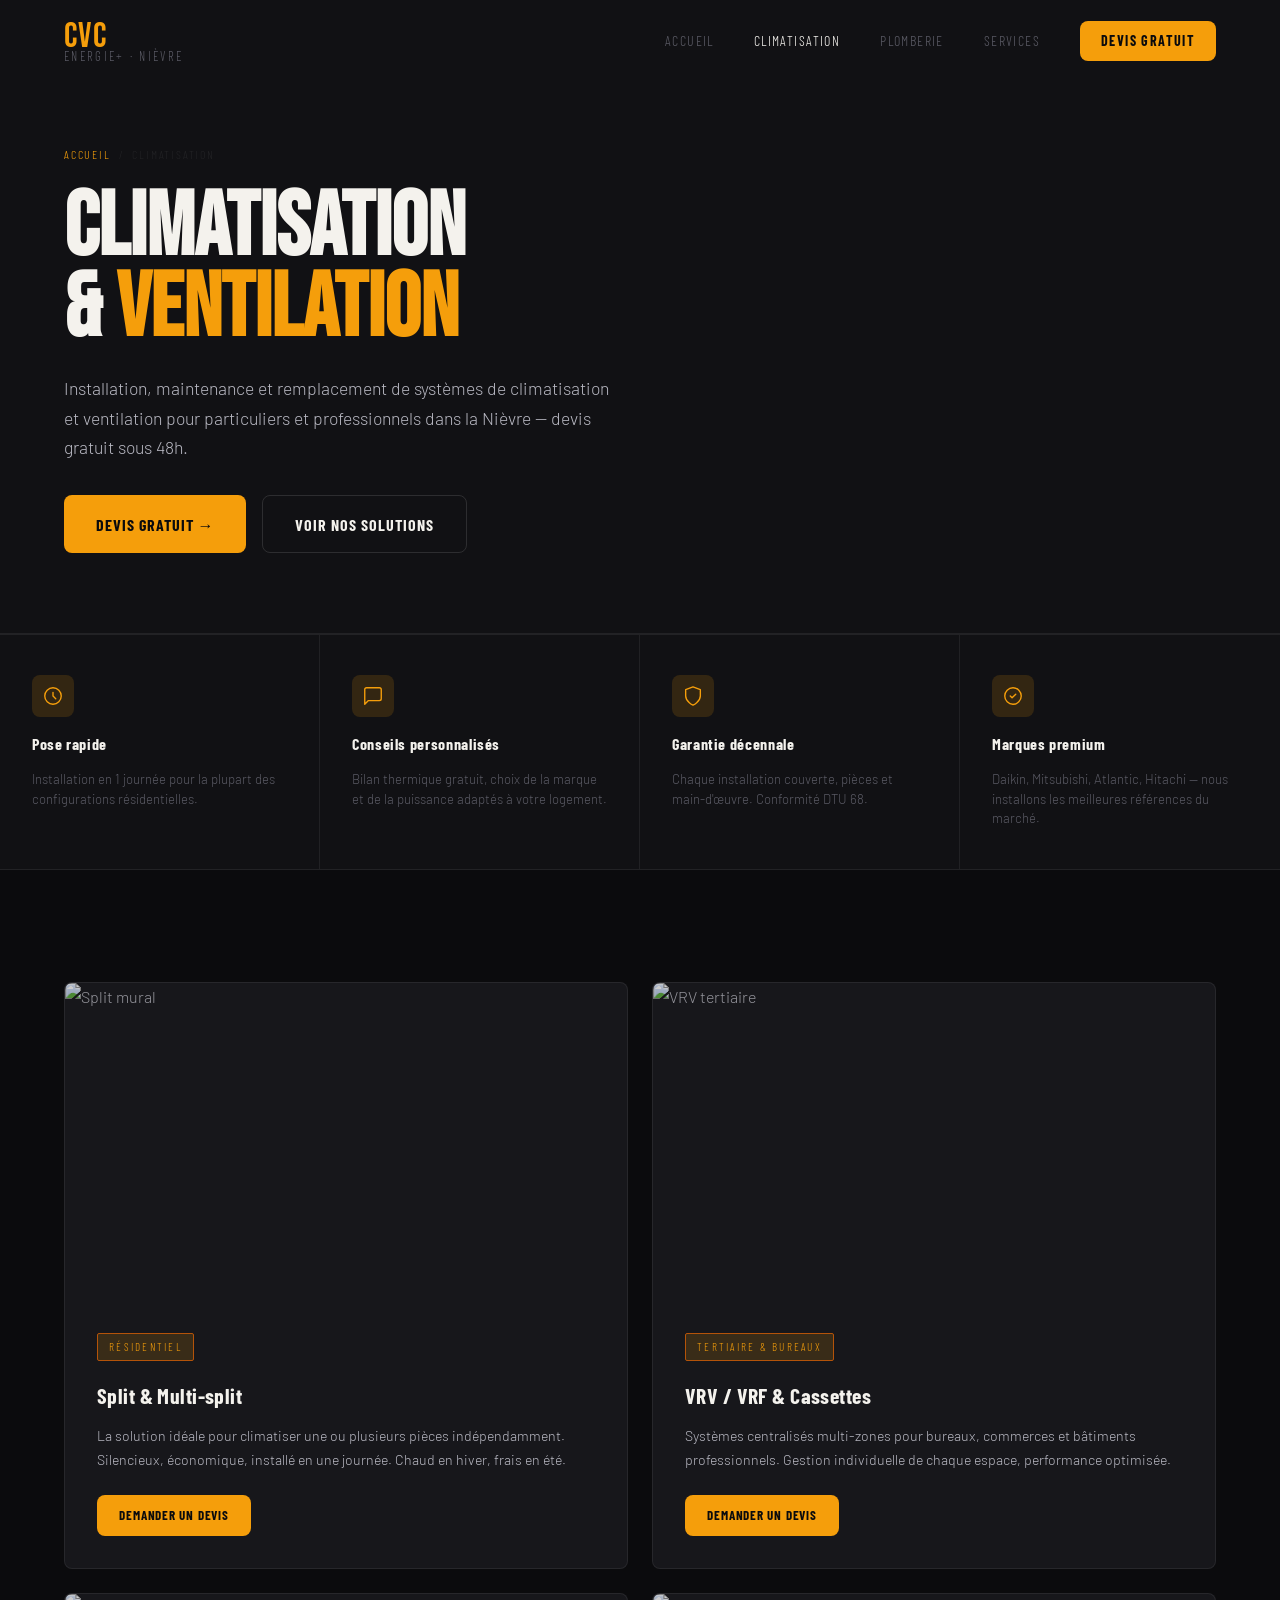
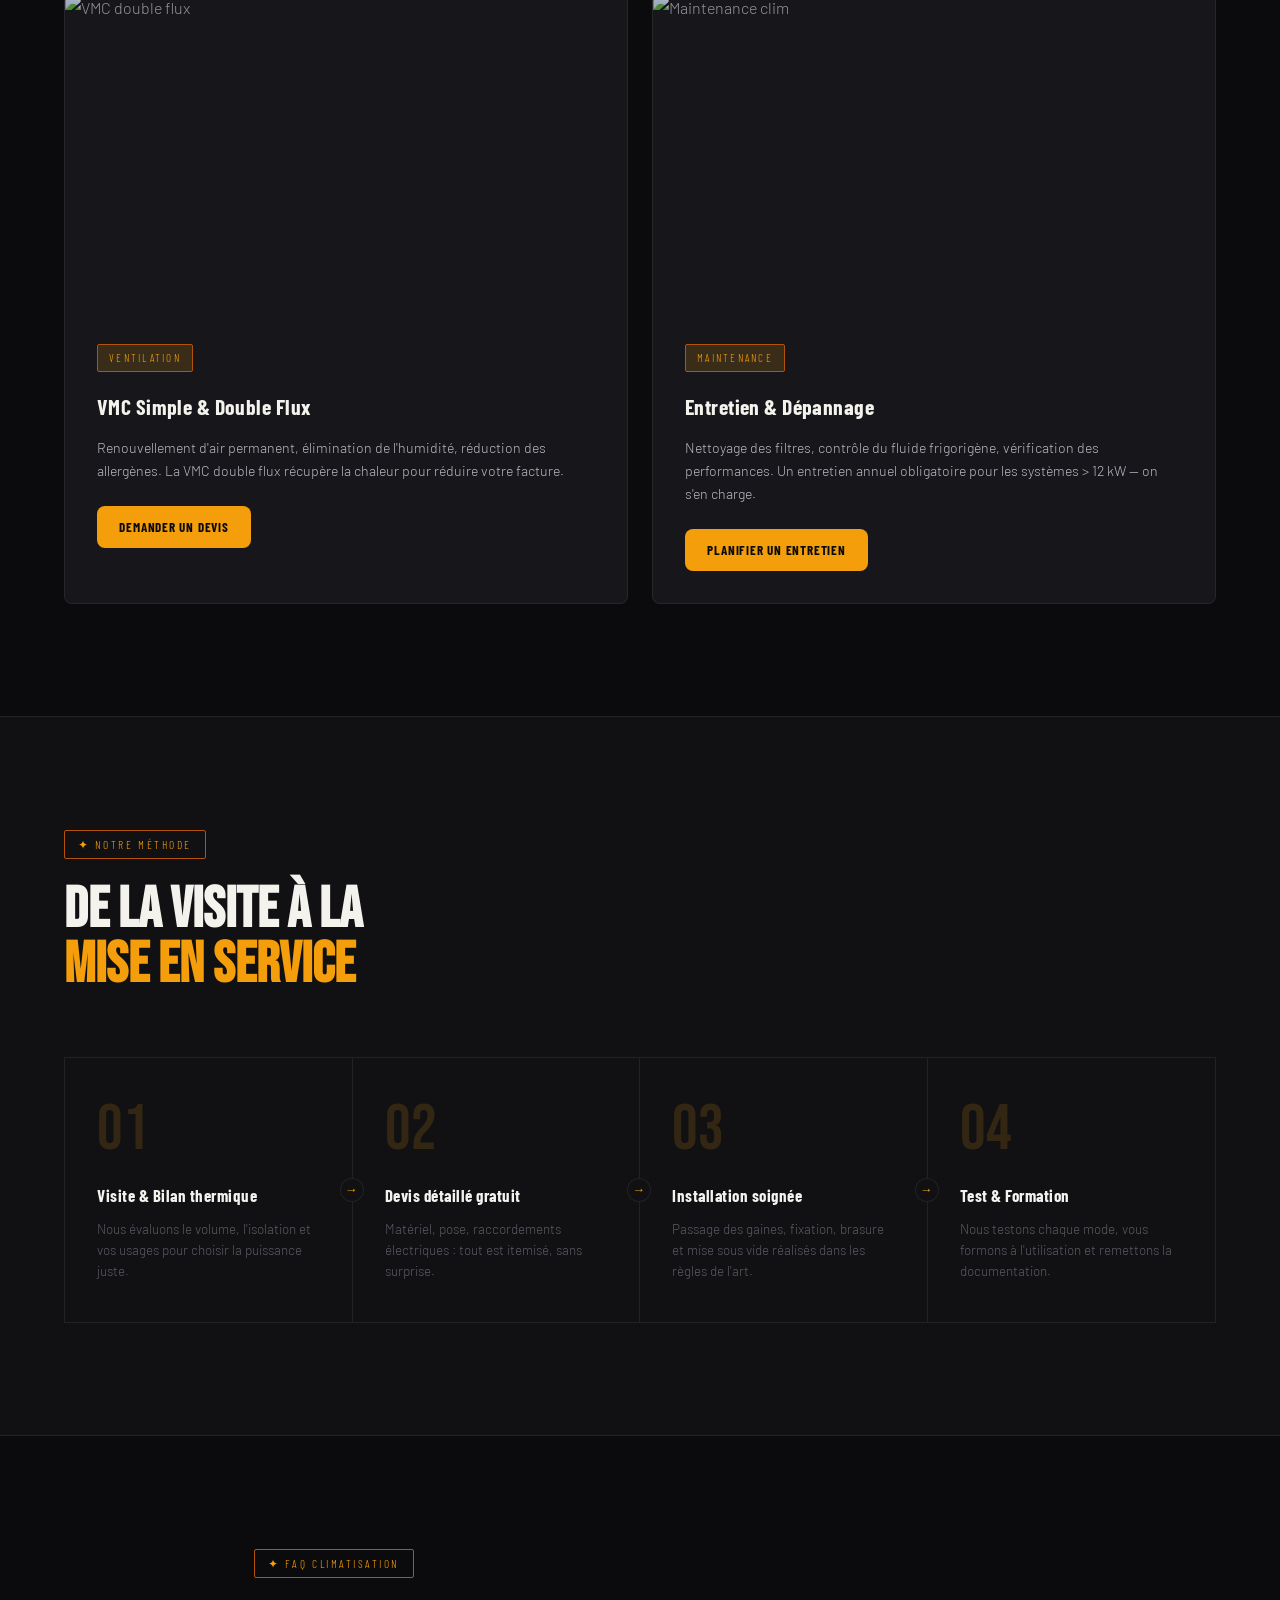
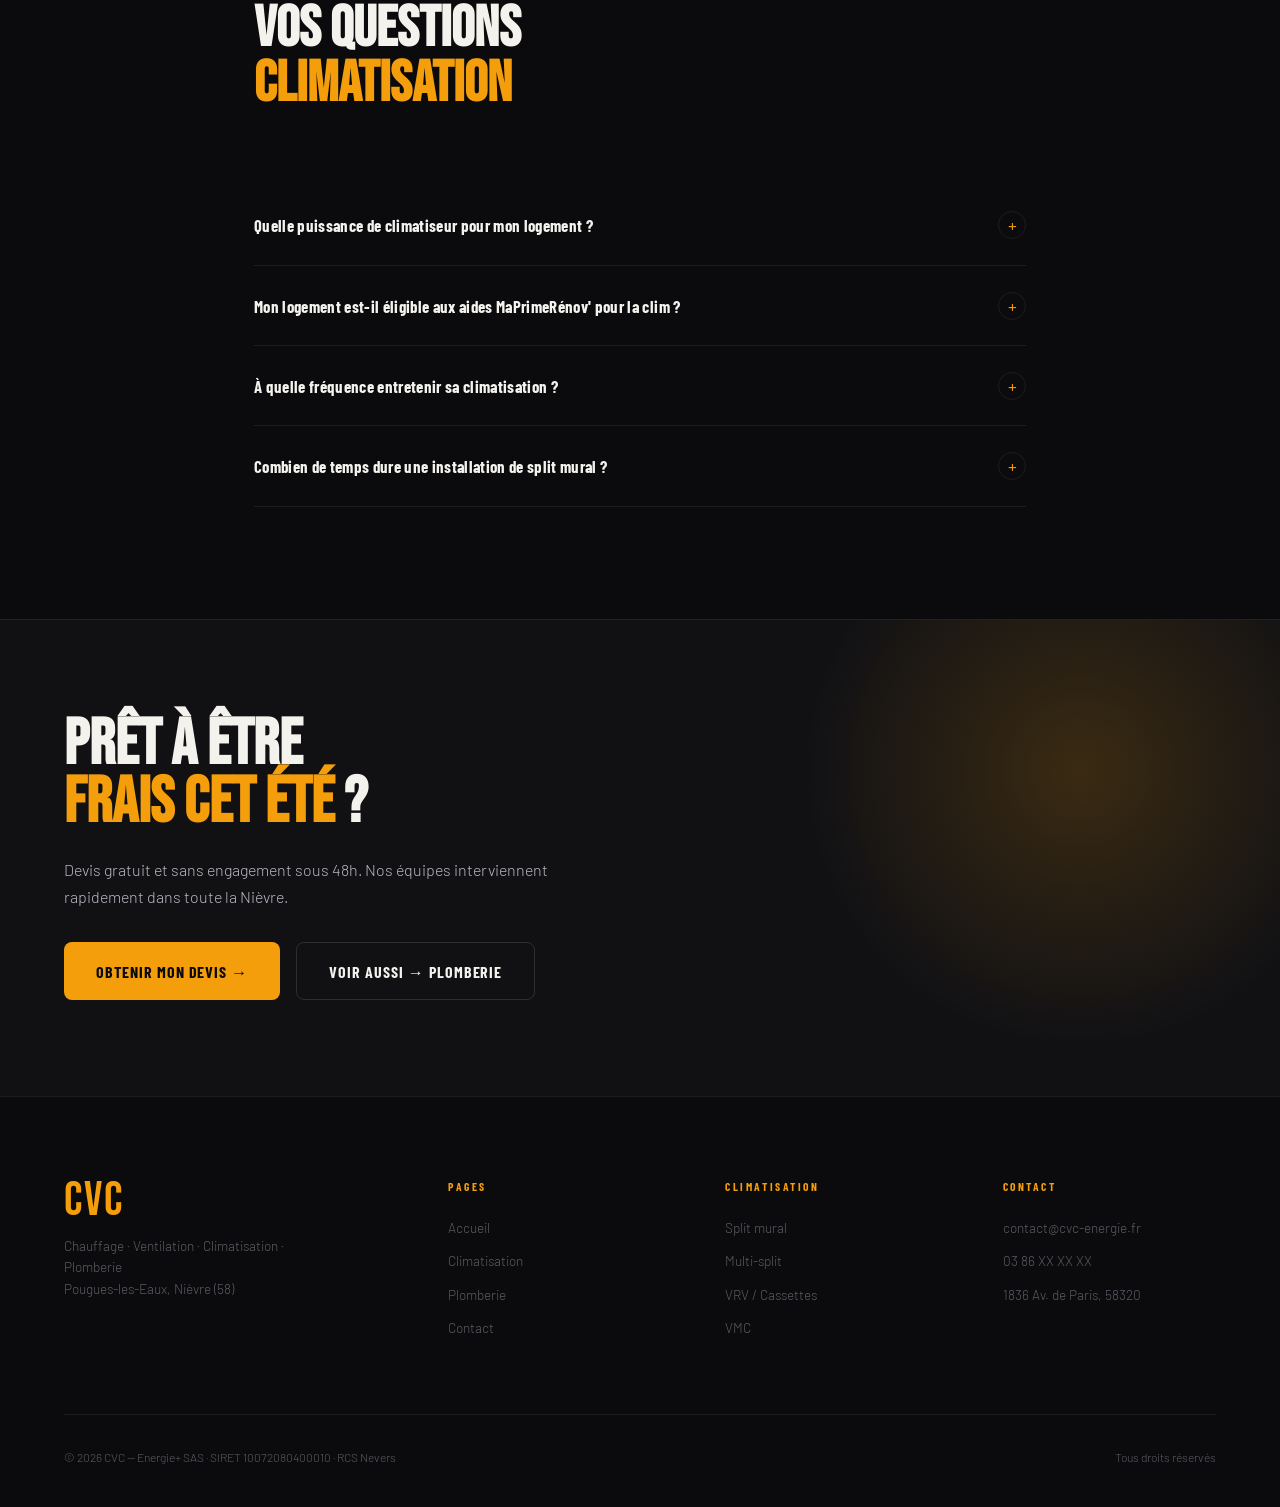
==== climatisation.html @ b82454e4 "Premier commit — site CVC" ====
<!DOCTYPE html>
<html lang="fr">
<head>
<meta charset="UTF-8"/>
<meta name="viewport" content="width=device-width,initial-scale=1"/>
<title>Climatisation & Ventilation — CVC Nièvre</title>
<link rel="stylesheet" href="style.css"/>
<link rel="preconnect" href="https://fonts.googleapis.com"/>
<link rel="preconnect" href="https://fonts.gstatic.com" crossorigin/>
<link href="https://fonts.googleapis.com/css2?family=Bebas+Neue&family=Barlow:wght@300;400;600&family=Barlow+Condensed:wght@400;700&display=swap" rel="stylesheet"/>
</head>
<body>

<!-- NAV -->
<header class="nav" id="nav">
  <a href="index.html" class="nav__logo">CVC <span>Energie+ · Nièvre</span></a>
  <nav class="nav__menu">
    <a href="index.html">Accueil</a>
    <a href="climatisation.html" class="active">Climatisation</a>
    <a href="plomberie.html">Plomberie</a>
    <a href="index.html#services">Services</a>
    <a href="index.html#contact" class="nav-cta">Devis gratuit</a>
  </nav>
  <button class="nav__burger" id="burger" aria-label="Menu"><span></span><span></span><span></span></button>
</header>

<!-- PAGE HERO -->
<section class="page-hero">
  <div class="page-hero__img" style="background-image:url('https://images.unsplash.com/photo-1562259949-e8e7689d7828?w=1800&q=80&fit=crop')"></div>
  <div class="page-hero__inner">
    <div class="page-hero__breadcrumb"><a href="index.html">Accueil</a><span>/</span><span>Climatisation</span></div>
    <h1>Climatisation<br/>&amp; <em>Ventilation</em></h1>
    <p class="page-hero__sub">Installation, maintenance et remplacement de systèmes de climatisation et ventilation pour particuliers et professionnels dans la Nièvre — devis gratuit sous 48h.</p>
    <div class="hero__actions">
      <a href="index.html#contact" class="btn btn-primary">Devis gratuit →</a>
      <a href="#solutions" class="btn btn-outline">Voir nos solutions</a>
    </div>
  </div>
</section>

<!-- PILLS FEATURE -->
<section class="feature-strip">
  <div class="feature-item sr">
    <div class="feature-item__ico"><svg viewBox="0 0 24 24" fill="none"><path d="M12 8v4l3 3" stroke="currentColor" stroke-width="1.5" stroke-linecap="round"/><circle cx="12" cy="12" r="9" stroke="currentColor" stroke-width="1.5"/></svg></div>
    <h4>Pose rapide</h4>
    <p>Installation en 1 journée pour la plupart des configurations résidentielles.</p>
  </div>
  <div class="feature-item sr sr-d1">
    <div class="feature-item__ico"><svg viewBox="0 0 24 24" fill="none"><path d="M21 15a2 2 0 0 1-2 2H7l-4 4V5a2 2 0 0 1 2-2h14a2 2 0 0 1 2 2z" stroke="currentColor" stroke-width="1.5" stroke-linejoin="round"/></svg></div>
    <h4>Conseils personnalisés</h4>
    <p>Bilan thermique gratuit, choix de la marque et de la puissance adaptés à votre logement.</p>
  </div>
  <div class="feature-item sr sr-d2">
    <div class="feature-item__ico"><svg viewBox="0 0 24 24" fill="none"><path d="M12 22s8-4 8-10V5l-8-3-8 3v7c0 6 8 10 8 10z" stroke="currentColor" stroke-width="1.5" stroke-linejoin="round"/></svg></div>
    <h4>Garantie décennale</h4>
    <p>Chaque installation couverte, pièces et main-d'œuvre. Conformité DTU 68.</p>
  </div>
  <div class="feature-item sr sr-d3">
    <div class="feature-item__ico"><svg viewBox="0 0 24 24" fill="none"><circle cx="12" cy="12" r="9" stroke="currentColor" stroke-width="1.5"/><path d="M9 12l2 2 4-4" stroke="currentColor" stroke-width="1.5" stroke-linecap="round" stroke-linejoin="round"/></svg></div>
    <h4>Marques premium</h4>
    <p>Daikin, Mitsubishi, Atlantic, Hitachi — nous installons les meilleures références du marché.</p>
  </div>
</section>

<!-- SOLUTIONS GRID -->
<section class="promo-grid" id="solutions">
  <div class="promo-card sr">
    <div class="promo-card__img"><img src="https://www.rouchenergies.fr/images/chauffage/climatisation-reversible/climatisation-reversible-multisplit.png" alt="Split mural" loading="lazy"/></div>
    <div class="promo-card__body">
      <span class="promo-card__tag">Résidentiel</span>
      <h3>Split & Multi-split</h3>
      <p>La solution idéale pour climatiser une ou plusieurs pièces indépendamment. Silencieux, économique, installé en une journée. Chaud en hiver, frais en été.</p>
      <a href="index.html#contact" class="btn btn-primary btn-sm">Demander un devis</a>
    </div>
  </div>
  <div class="promo-card sr sr-d1">
    <div class="promo-card__img"><img src="https://image.made-in-china.com/202f0j00WvfVbPEchNqH/Vrv-Vrf-System-Aria-Condizionata-Ducted-Type-Indoor-Aire-Acondicionado-AC-Units-Central-Air-Conditioner.webp" alt="VRV tertiaire" loading="lazy"/></div>
    <div class="promo-card__body">
      <span class="promo-card__tag">Tertiaire & Bureaux</span>
      <h3>VRV / VRF & Cassettes</h3>
      <p>Systèmes centralisés multi-zones pour bureaux, commerces et bâtiments professionnels. Gestion individuelle de chaque espace, performance optimisée.</p>
      <a href="index.html#contact" class="btn btn-primary btn-sm">Demander un devis</a>
    </div>
  </div>
  <div class="promo-card sr sr-d2">
    <div class="promo-card__img"><img src="https://static.socotec.fr/s3fs-public/2020-08/systeme-climatisation-header.png" alt="VMC double flux" loading="lazy"/></div>
    <div class="promo-card__body">
      <span class="promo-card__tag">Ventilation</span>
      <h3>VMC Simple & Double Flux</h3>
      <p>Renouvellement d'air permanent, élimination de l'humidité, réduction des allergènes. La VMC double flux récupère la chaleur pour réduire votre facture.</p>
      <a href="index.html#contact" class="btn btn-primary btn-sm">Demander un devis</a>
    </div>
  </div>
  <div class="promo-card sr sr-d3">
    <div class="promo-card__img"><img src="https://nouvel-air-clim.com/wp-content/uploads/2021/01/reparation-climatisation-monaco-rofax-2.jpg" alt="Maintenance clim" loading="lazy"/></div>
    <div class="promo-card__body">
      <span class="promo-card__tag">Maintenance</span>
      <h3>Entretien & Dépannage</h3>
      <p>Nettoyage des filtres, contrôle du fluide frigorigène, vérification des performances. Un entretien annuel obligatoire pour les systèmes &gt; 12 kW — on s'en charge.</p>
      <a href="index.html#contact" class="btn btn-primary btn-sm">Planifier un entretien</a>
    </div>
  </div>
</section>

<!-- PROCESS -->
<section class="process-section">
  <div class="process-inner">
    <div class="sr"><span class="tag">✦ Notre méthode</span></div>
    <h2 class="section-title sr sr-d1">De la visite à la<br/><em>mise en service</em></h2>
    <div class="process-grid">
      <div class="process-step sr">
        <span class="process-step__num">01</span>
        <h4>Visite & Bilan thermique</h4>
        <p>Nous évaluons le volume, l'isolation et vos usages pour choisir la puissance juste.</p>
        <div class="process-step__arrow">→</div>
      </div>
      <div class="process-step sr sr-d1">
        <span class="process-step__num">02</span>
        <h4>Devis détaillé gratuit</h4>
        <p>Matériel, pose, raccordements électriques : tout est itemisé, sans surprise.</p>
        <div class="process-step__arrow">→</div>
      </div>
      <div class="process-step sr sr-d2">
        <span class="process-step__num">03</span>
        <h4>Installation soignée</h4>
        <p>Passage des gaines, fixation, brasure et mise sous vide réalisés dans les règles de l'art.</p>
        <div class="process-step__arrow">→</div>
      </div>
      <div class="process-step sr sr-d3">
        <span class="process-step__num">04</span>
        <h4>Test & Formation</h4>
        <p>Nous testons chaque mode, vous formons à l'utilisation et remettons la documentation.</p>
      </div>
    </div>
  </div>
</section>

<!-- FAQ CLIM -->
<section class="faq-section">
  <div class="sr"><span class="tag">✦ FAQ Climatisation</span></div>
  <h2 class="section-title sr sr-d1">Vos questions<br/><em>climatisation</em></h2>
  <br/><br/>
  <div class="faq-item sr">
    <button class="faq-btn"><span class="faq-btn__q">Quelle puissance de climatiseur pour mon logement ?</span><span class="faq-btn__ico">+</span></button>
    <div class="faq-body"><p>En règle générale, comptez 100 W par m² pour une isolation standard. Lors de notre visite gratuite, nous calculons précisément la puissance nécessaire selon votre isolation, exposition et usage pour éviter un équipement surdimensionné ou insuffisant.</p></div>
  </div>
  <div class="faq-item sr sr-d1">
    <button class="faq-btn"><span class="faq-btn__q">Mon logement est-il éligible aux aides MaPrimeRénov' pour la clim ?</span><span class="faq-btn__ico">+</span></button>
    <div class="faq-body"><p>La climatisation seule n'est généralement pas éligible à MaPrimeRénov'. En revanche, une pompe à chaleur air/air réversible peut l'être dans certains cas. Nous vous guidons dans le montage de dossier lors du devis.</p></div>
  </div>
  <div class="faq-item sr sr-d2">
    <button class="faq-btn"><span class="faq-btn__q">À quelle fréquence entretenir sa climatisation ?</span><span class="faq-btn__ico">+</span></button>
    <div class="faq-body"><p>La réglementation impose un contrôle annuel pour les installations supérieures à 12 kW. Pour les systèmes résidentiels, un nettoyage des filtres mensuel (que vous faites vous-même) et une vérification technique annuelle par un professionnel est recommandé.</p></div>
  </div>
  <div class="faq-item sr sr-d3">
    <button class="faq-btn"><span class="faq-btn__q">Combien de temps dure une installation de split mural ?</span><span class="faq-btn__ico">+</span></button>
    <div class="faq-body"><p>Pour un split mural standard, l'installation prend généralement une demi-journée à une journée complète selon la configuration du logement et la longueur des liaisons frigorifiques à passer.</p></div>
  </div>
</section>

<!-- CTA -->
<section class="cta-banner sr">
  <div class="cta-banner__bg" style="background-image:url('https://images.unsplash.com/photo-1562259949-e8e7689d7828?w=1600&q=80&fit=crop')"></div>
  <div class="cta-banner__glow"></div>
  <div class="cta-banner__inner">
    <h2>Prêt à être<br/><em>frais cet été</em> ?</h2>
    <p>Devis gratuit et sans engagement sous 48h. Nos équipes interviennent rapidement dans toute la Nièvre.</p>
    <div class="cta-banner__actions">
      <a href="index.html#contact" class="btn btn-primary">Obtenir mon devis →</a>
      <a href="plomberie.html" class="btn btn-outline">Voir aussi → Plomberie</a>
    </div>
  </div>
</section>

<!-- FOOTER -->
<footer class="footer">
  <div class="footer-top">
    <div class="footer-brand">
      <span class="footer-brand__logo">CVC</span>
      <p>Chauffage · Ventilation · Climatisation · Plomberie<br/>Pougues-les-Eaux, Nièvre (58)</p>
    </div>
    <div class="footer-col">
      <h5>Pages</h5>
      <a href="index.html">Accueil</a>
      <a href="climatisation.html">Climatisation</a>
      <a href="plomberie.html">Plomberie</a>
      <a href="index.html#contact">Contact</a>
    </div>
    <div class="footer-col">
      <h5>Climatisation</h5>
      <a href="#">Split mural</a>
      <a href="#">Multi-split</a>
      <a href="#">VRV / Cassettes</a>
      <a href="#">VMC</a>
    </div>
    <div class="footer-col">
      <h5>Contact</h5>
      <a href="mailto:contact@cvc-energie.fr">contact@cvc-energie.fr</a>
      <a href="tel:+33300000000">03 86 XX XX XX</a>
      <a href="#">1836 Av. de Paris, 58320</a>
    </div>
  </div>
  <div class="footer-bottom">
    <p>© 2026 CVC — Energie+ SAS · SIRET 10072080400010 · RCS Nevers</p>
    <p>Tous droits réservés</p>
  </div>
</footer>

<script src="script.js"></script>
</body>
</html>
---- style.css ----
/* ============================================================
   CVC — Shared Stylesheet
   Thème : Industriel premium / Noir & Ambre
============================================================ */
:root {
  --bg:          #0b0b0d;
  --bg-2:        #111114;
  --bg-3:        #17171b;
  --amber:       #f59e0b;
  --amber-light: #fbbf24;
  --amber-dark:  #b45309;
  --amber-glow:  rgba(245,158,11,.15);
  --white:       #f4f2ed;
  --text:        #b8b8c2;
  --muted:       #5a5a64;
  --border:      rgba(255,255,255,.07);
  --border-2:    rgba(255,255,255,.12);
  --radius:      8px;
  --ease:        cubic-bezier(.4,0,.2,1);

  --font-title: 'Bebas Neue', sans-serif;
  --font-cond:  'Barlow Condensed', sans-serif;
  --font-body:  'Barlow', sans-serif;
}

*,*::before,*::after{box-sizing:border-box;margin:0;padding:0}
html{scroll-behavior:smooth}
body{background:var(--bg);color:var(--text);font-family:var(--font-body);font-weight:300;line-height:1.7;overflow-x:hidden}
a{color:inherit;text-decoration:none}
img{display:block;max-width:100%}
button{cursor:pointer;font-family:inherit}

::-webkit-scrollbar{width:3px}
::-webkit-scrollbar-track{background:var(--bg)}
::-webkit-scrollbar-thumb{background:var(--amber-dark);border-radius:2px}

/* ── UTILS ─────────────────────────────────── */
.tag{
  display:inline-flex;align-items:center;gap:.4rem;
  font-family:var(--font-cond);font-size:.72rem;letter-spacing:.22em;text-transform:uppercase;
  color:var(--amber);border:1px solid var(--amber-dark);
  padding:.25rem .8rem;border-radius:2px;margin-bottom:1.5rem;
}
h2.section-title{
  font-family:var(--font-title);
  font-size:clamp(2.6rem,4.5vw,4.5rem);
  color:var(--white);line-height:.95;margin-bottom:1.25rem;
}
h2.section-title em{color:var(--amber);font-style:normal}
.section-sub{font-size:1rem;color:var(--text);max-width:560px;line-height:1.7}

/* Buttons */
.btn{
  display:inline-flex;align-items:center;gap:.5rem;
  font-family:var(--font-cond);font-size:1rem;font-weight:700;
  letter-spacing:.06em;text-transform:uppercase;
  padding:.9rem 2rem;border-radius:var(--radius);
  border:none;transition:.3s var(--ease);white-space:nowrap;
}
.btn-primary{background:var(--amber);color:var(--bg)}
.btn-primary:hover{background:var(--amber-light);transform:translateY(-2px);box-shadow:0 10px 28px var(--amber-glow)}
.btn-outline{background:transparent;color:var(--white);border:1.5px solid var(--border-2)}
.btn-outline:hover{border-color:var(--amber);color:var(--amber)}
.btn-sm{padding:.6rem 1.4rem;font-size:.85rem}

/* Scroll reveal — éléments hors hero uniquement */
.sr{opacity:0;transform:translateY(32px);transition:opacity .75s var(--ease),transform .75s var(--ease)}
.sr.on{opacity:1;transform:none}
.sr-d1{transition-delay:.1s}.sr-d2{transition-delay:.2s}.sr-d3{transition-delay:.3s}.sr-d4{transition-delay:.4s}.sr-d5{transition-delay:.5s}

/* ── NAV ────────────────────────────────────── */
.nav{
  position:fixed;top:0;left:0;right:0;z-index:200;
  display:flex;align-items:center;justify-content:space-between;
  padding:1.2rem 5vw;
  transition:background .4s,backdrop-filter .4s,border-bottom .4s;
}
.nav.sticky{
  background:rgba(11,11,13,.94);backdrop-filter:blur(16px);
  border-bottom:1px solid var(--border);
}
.nav__logo{
  font-family:var(--font-title);font-size:2.2rem;color:var(--amber);
  letter-spacing:.04em;line-height:1;
}
.nav__logo span{
  font-family:var(--font-cond);font-size:.8rem;letter-spacing:.18em;
  text-transform:uppercase;color:var(--muted);display:block;margin-top:-4px;
}
.nav__menu{display:flex;align-items:center;gap:2.5rem}
.nav__menu a{
  font-family:var(--font-cond);font-size:.88rem;letter-spacing:.1em;
  text-transform:uppercase;color:var(--muted);transition:color .2s;
}
.nav__menu a:hover,.nav__menu a.active{color:var(--white)}
.nav__menu .nav-cta{
  background:var(--amber);color:var(--bg);
  padding:.5rem 1.3rem;border-radius:var(--radius);font-weight:700;
}
.nav__menu .nav-cta:hover{background:var(--amber-light);color:var(--bg)}
.nav__burger{display:none;flex-direction:column;gap:5px;background:none;border:none;padding:4px}
.nav__burger span{display:block;width:24px;height:2px;background:var(--white);border-radius:2px;transition:.3s var(--ease)}
.nav__burger.open span:nth-child(1){transform:rotate(45deg) translate(5px,5px)}
.nav__burger.open span:nth-child(2){opacity:0}
.nav__burger.open span:nth-child(3){transform:rotate(-45deg) translate(5px,-5px)}

/* ── HERO ────────────────────────────────────── */
.hero{
  min-height:100vh;display:flex;align-items:center;
  position:relative;overflow:hidden;padding:7rem 5vw 5rem;
}
.hero__bg{position:absolute;inset:0;z-index:0}
.hero__img{
  position:absolute;inset:0;
  background-size:cover;background-position:center;
}
.hero__dim{
  position:absolute;inset:0;
  background:linear-gradient(105deg,rgba(11,11,13,.95) 0%,rgba(11,11,13,.78) 55%,rgba(11,11,13,.45) 100%);
}
.hero__grid-lines{
  position:absolute;inset:0;
  background-image:linear-gradient(var(--border) 1px,transparent 1px),
                   linear-gradient(90deg,var(--border) 1px,transparent 1px);
  background-size:64px 64px;
  mask-image:radial-gradient(ellipse 90% 80% at 30% 50%,black 0%,transparent 70%);
}
.hero__glow-blob{
  position:absolute;width:900px;height:900px;border-radius:50%;
  background:radial-gradient(circle,rgba(245,158,11,.12) 0%,transparent 65%);
  top:-300px;left:-200px;pointer-events:none;
}
.hero__content{position:relative;z-index:1;max-width:760px}

/* CSS-only animations — no JS dependency */
.hero__badge-row{
  display:inline-flex;align-items:center;gap:.5rem;
  font-family:var(--font-cond);font-size:.75rem;letter-spacing:.22em;text-transform:uppercase;
  color:var(--amber);margin-bottom:1.6rem;
  animation:hFadeUp .7s var(--ease) .1s both;
}
.hero__badge-row::before{content:'';display:block;width:28px;height:1.5px;background:var(--amber)}
.hero__h1{
  font-family:var(--font-title);
  font-size:clamp(4.5rem,10vw,10rem);
  line-height:.88;color:var(--white);
  margin-bottom:2rem;
  animation:hFadeUp .8s var(--ease) .25s both;
}
.hero__h1 em{color:var(--amber);font-style:normal}
.hero__sub{
  font-size:1.1rem;color:var(--text);max-width:500px;
  margin-bottom:1.8rem;line-height:1.7;
  animation:hFadeUp .8s var(--ease) .4s both;
}
.hero__pills{
  display:flex;flex-wrap:wrap;gap:.6rem;
  margin-bottom:2.5rem;
  animation:hFadeUp .8s var(--ease) .5s both;
}
.hero__pill{
  font-family:var(--font-cond);font-size:.78rem;letter-spacing:.08em;
  color:var(--white);background:rgba(245,158,11,.1);
  border:1px solid rgba(245,158,11,.25);
  padding:.3rem 1rem;border-radius:100px;
}
.hero__actions{
  display:flex;gap:1rem;flex-wrap:wrap;
  animation:hFadeUp .8s var(--ease) .6s both;
}
@keyframes hFadeUp{
  from{opacity:0;transform:translateY(24px)}
  to{opacity:1;transform:none}
}

/* Hero badge ring */
.hero__ring{
  position:absolute;bottom:3.5rem;right:5vw;
  width:130px;height:130px;z-index:1;
  animation:spin 20s linear infinite;
}
.hero__ring svg{position:absolute;inset:0;overflow:visible}
.hero__ring-icon{
  position:absolute;inset:0;display:flex;align-items:center;justify-content:center;
  font-size:1.8rem;animation:spinR 20s linear infinite;
}
@keyframes spin{to{transform:rotate(360deg)}}
@keyframes spinR{to{transform:rotate(-360deg)}}

.hero__scroll-hint{
  position:absolute;bottom:3.5rem;left:5vw;
  display:flex;align-items:center;gap:.9rem;z-index:1;
  font-family:var(--font-cond);font-size:.68rem;letter-spacing:.22em;text-transform:uppercase;
  color:var(--muted);writing-mode:vertical-lr;
}
.hero__scroll-line{
  width:1px;height:52px;
  background:linear-gradient(to bottom,var(--amber),transparent);
  animation:pulse 2s ease-in-out infinite;
}
@keyframes pulse{0%,100%{opacity:1;transform:scaleY(1)}50%{opacity:.4;transform:scaleY(.5)}}

/* ── TRUST BAR ───────────────────────────────── */
.trust-bar{
  background:var(--bg-2);
  border-top:1px solid var(--border);border-bottom:1px solid var(--border);
  padding:0;overflow:hidden;
}
.trust-bar__track{
  display:flex;white-space:nowrap;
  animation:ticker 30s linear infinite;
  width:max-content;
}
.trust-bar__track span{
  font-family:var(--font-title);font-size:1.1rem;
  color:var(--muted);letter-spacing:.05em;
  padding:1.2rem 2rem;display:inline-block;
}
.trust-bar__track .sep{color:var(--amber);padding:1.2rem .5rem}
@keyframes ticker{from{transform:translateX(0)}to{transform:translateX(-50%)}}

/* ── STATS ───────────────────────────────────── */
.stats{
  display:grid;grid-template-columns:repeat(3,1fr);
  border-bottom:1px solid var(--border);
}
.stat-item{
  padding:3rem 2rem;text-align:center;
  border-right:1px solid var(--border);
  background:var(--bg-2);
}
.stat-item:last-child{border-right:none}
.stat-num{
  font-family:var(--font-title);font-size:5rem;
  color:var(--amber);line-height:1;display:block;
}
.stat-unit{
  font-family:var(--font-cond);font-size:1.1rem;
  color:var(--amber-dark);margin-left:.2rem;
}
.stat-label{
  font-family:var(--font-cond);font-size:.88rem;font-weight:700;
  letter-spacing:.12em;text-transform:uppercase;
  color:var(--white);margin-top:.7rem;margin-bottom:.4rem;
}
.stat-desc{font-size:.82rem;color:var(--muted);line-height:1.5;max-width:200px;margin:0 auto}

/* ── SERVICES GRID ───────────────────────────── */
.services-section{padding:7rem 5vw;max-width:1400px;margin:0 auto}
.services-grid{
  display:grid;grid-template-columns:repeat(3,1fr);
  margin-top:3.5rem;
  border:1px solid var(--border);
  gap:1px;background:var(--border);
}
.service-card{
  background:var(--bg-3);padding:2.8rem 2.4rem;
  display:flex;flex-direction:column;gap:1rem;
  position:relative;overflow:hidden;transition:background .35s;
}
.service-card::before{
  content:'';position:absolute;inset:0;
  background:var(--amber-glow);opacity:0;transition:opacity .35s;
}
.service-card:hover{background:#1b1b1f}
.service-card:hover::before{opacity:1}
.service-card--featured{background:var(--bg-2);border-left:3px solid var(--amber)}
.service-card__num{
  font-family:var(--font-title);font-size:.9rem;letter-spacing:.1em;
  color:var(--amber-dark);
}
.service-card__ico{width:44px;height:44px;color:var(--amber);position:relative;z-index:1}
.service-card h3{
  font-family:var(--font-cond);font-size:1.3rem;font-weight:700;
  color:var(--white);letter-spacing:.03em;position:relative;z-index:1;
}
.service-card p{font-size:.88rem;color:var(--text);flex:1;position:relative;z-index:1}
.service-card__link{
  display:inline-flex;align-items:center;gap:.4rem;
  font-family:var(--font-cond);font-size:.82rem;letter-spacing:.1em;
  text-transform:uppercase;color:var(--amber);
  transition:gap .25s;position:relative;z-index:1;
}
.service-card:hover .service-card__link{gap:.8rem}

/* ── PHOTO MOSAIC ────────────────────────────── */
.mosaic{display:grid;grid-template-columns:2fr 1fr 1fr;grid-template-rows:300px 300px;gap:3px}
.mosaic__item{overflow:hidden;position:relative}
.mosaic__item:first-child{grid-row:span 2}
.mosaic__item img{width:100%;height:100%;object-fit:cover;transition:transform .6s var(--ease),filter .6s;filter:brightness(.7) saturate(.8)}
.mosaic__item:hover img{transform:scale(1.06);filter:brightness(.88) saturate(1)}
.mosaic__item::after{
  content:'';position:absolute;inset:0;
  background:linear-gradient(to top,rgba(11,11,13,.8) 0%,transparent 55%);pointer-events:none;
}
.mosaic__caption{
  position:absolute;bottom:1rem;left:1.2rem;z-index:1;
  font-family:var(--font-cond);font-size:.78rem;letter-spacing:.18em;
  text-transform:uppercase;color:var(--amber);
}

/* ── FEATURE STRIP ───────────────────────────── */
.feature-strip{
  display:grid;grid-template-columns:repeat(4,1fr);
  border-top:1px solid var(--border);border-bottom:1px solid var(--border);
  background:var(--bg-2);
}
.feature-item{
  padding:2.5rem 2rem;border-right:1px solid var(--border);
  display:flex;flex-direction:column;gap:.8rem;
  transition:background .3s;
}
.feature-item:last-child{border-right:none}
.feature-item:hover{background:var(--bg-3)}
.feature-item__ico{
  width:42px;height:42px;background:var(--amber-glow);
  border-radius:8px;display:flex;align-items:center;justify-content:center;
  color:var(--amber);flex-shrink:0;
}
.feature-item__ico svg{width:22px;height:22px}
.feature-item h4{
  font-family:var(--font-cond);font-size:1rem;font-weight:700;
  color:var(--white);letter-spacing:.04em;
}
.feature-item p{font-size:.82rem;color:var(--muted);line-height:1.5}

/* ── CTA BANNER ──────────────────────────────── */
.cta-banner{
  position:relative;overflow:hidden;padding:6rem 5vw;
  background:var(--bg-2);border-top:1px solid var(--border);
}
.cta-banner__bg{
  position:absolute;inset:0;
  background-size:cover;background-position:center;
  filter:brightness(.25) saturate(.5);
}
.cta-banner__glow{
  position:absolute;top:-150px;right:-100px;
  width:600px;height:600px;border-radius:50%;
  background:radial-gradient(circle,rgba(245,158,11,.18) 0%,transparent 65%);pointer-events:none;
}
.cta-banner__inner{position:relative;z-index:1;max-width:700px}
.cta-banner h2{
  font-family:var(--font-title);
  font-size:clamp(2.8rem,5vw,5.5rem);
  color:var(--white);line-height:.92;margin-bottom:1.4rem;
}
.cta-banner h2 em{color:var(--amber);font-style:normal}
.cta-banner p{font-size:1rem;color:var(--text);margin-bottom:2rem;max-width:500px}
.cta-banner__actions{display:flex;gap:1rem;flex-wrap:wrap}

/* ── ABOUT ────────────────────────────────────── */
.about-section{
  padding:7rem 5vw;max-width:1400px;margin:0 auto;
  display:grid;grid-template-columns:1fr 1fr;gap:6rem;align-items:center;
}
.about-visual{position:relative}
.about-visual__img{
  aspect-ratio:4/3;overflow:hidden;border:1px solid var(--border);
}
.about-visual__img img{width:100%;height:100%;object-fit:cover;filter:brightness(.75) saturate(.8)}
.about-visual__card{
  position:absolute;bottom:-2rem;right:-2rem;
  background:var(--amber);color:var(--bg);
  padding:1.5rem 2rem;border-radius:var(--radius);
  font-family:var(--font-title);
  box-shadow:0 20px 60px rgba(245,158,11,.3);
}
.about-visual__card-num{font-size:3.5rem;line-height:1;display:block}
.about-visual__card-txt{font-family:var(--font-cond);font-size:.9rem;letter-spacing:.08em;text-transform:uppercase}
.about-text .tag{margin-bottom:1.2rem}
.about-text h2{margin-bottom:1.2rem}
.about-text p{font-size:.95rem;margin-bottom:1rem;color:var(--text)}
.about-text strong{color:var(--white)}
.about-tags{display:flex;flex-wrap:wrap;gap:.5rem;margin-top:1.5rem}
.about-tags span{
  font-family:var(--font-cond);font-size:.72rem;letter-spacing:.08em;text-transform:uppercase;
  color:var(--muted);border:1px solid var(--border);padding:.25rem .7rem;border-radius:2px;
}
.directors{margin-top:2rem;display:flex;flex-direction:column;gap:1px;border:1px solid var(--border)}
.director{
  background:var(--bg-3);padding:1rem 1.5rem;
  display:flex;align-items:center;justify-content:space-between;
  border-bottom:1px solid var(--border);transition:background .2s;
}
.director:last-child{border-bottom:none}
.director:hover{background:var(--bg-2)}
.director__role{
  font-family:var(--font-cond);font-size:.68rem;letter-spacing:.18em;
  text-transform:uppercase;color:var(--amber);
}
.director__name{font-family:var(--font-cond);font-size:1.1rem;font-weight:700;color:var(--white);letter-spacing:.03em}
.director__loc{font-size:.78rem;color:var(--muted)}

/* ── FAQ ──────────────────────────────────────── */
.faq-section{padding:7rem 5vw;max-width:900px;margin:0 auto}
.faq-item{border-bottom:1px solid var(--border)}
.faq-btn{
  width:100%;background:none;border:none;
  display:flex;align-items:center;justify-content:space-between;
  padding:1.6rem 0;gap:1rem;text-align:left;
}
.faq-btn__q{
  font-family:var(--font-cond);font-size:1.05rem;font-weight:700;
  color:var(--white);letter-spacing:.02em;
}
.faq-btn__ico{
  flex-shrink:0;width:28px;height:28px;
  border-radius:50%;border:1px solid var(--border);
  display:flex;align-items:center;justify-content:center;
  color:var(--amber);transition:transform .3s,background .3s;font-size:1.1rem;
}
.faq-item.open .faq-btn__ico{transform:rotate(45deg);background:var(--amber);color:var(--bg)}
.faq-body{
  max-height:0;overflow:hidden;
  transition:max-height .45s var(--ease),padding .45s;
}
.faq-item.open .faq-body{max-height:400px;padding-bottom:1.5rem}
.faq-body p{font-size:.92rem;color:var(--text);line-height:1.7}

/* ── CONTACT ──────────────────────────────────── */
.contact-section{
  padding:7rem 5vw;
  background:var(--bg-2);border-top:1px solid var(--border);
}
.contact-inner{
  max-width:1200px;margin:0 auto;
  display:grid;grid-template-columns:1fr 1.5fr;gap:6rem;align-items:start;
}
.contact-info h2{margin-bottom:1.2rem}
.contact-info p{font-size:.95rem;color:var(--text);margin-bottom:2rem}
.contact-detail{display:flex;flex-direction:column;gap:.8rem}
.contact-detail__item{
  display:flex;align-items:center;gap:.9rem;
  font-family:var(--font-cond);font-size:.9rem;color:var(--text);
}
.contact-detail__item svg{width:18px;height:18px;color:var(--amber);flex-shrink:0}
.contact-detail__item a{color:var(--amber);transition:opacity .2s}
.contact-detail__item a:hover{opacity:.7}

/* Form */
.form{display:flex;flex-direction:column;gap:1.2rem}
.form-row{display:grid;grid-template-columns:1fr 1fr;gap:1rem}
.form-group{display:flex;flex-direction:column;gap:.4rem}
.form-group label{
  font-family:var(--font-cond);font-size:.7rem;
  letter-spacing:.18em;text-transform:uppercase;color:var(--muted);
}
.form-group input,.form-group select,.form-group textarea{
  background:var(--bg-3);border:1px solid var(--border);
  border-radius:var(--radius);color:var(--white);
  font-family:var(--font-body);font-size:.95rem;
  padding:.8rem 1.1rem;outline:none;resize:vertical;
  appearance:none;transition:border-color .2s,box-shadow .2s;
}
.form-group input:focus,.form-group select:focus,.form-group textarea:focus{
  border-color:var(--amber);box-shadow:0 0 0 3px var(--amber-glow);
}
.form-group input::placeholder,.form-group textarea::placeholder{color:var(--muted)}
.form-group select option{background:var(--bg-3)}
.form__success{
  display:none;text-align:center;color:var(--amber);
  font-family:var(--font-cond);font-size:.9rem;letter-spacing:.05em;
  padding:.8rem 1rem;border:1px solid var(--amber-dark);border-radius:var(--radius);
}
.form__success.show{display:block}

/* ── FOOTER ───────────────────────────────────── */
.footer{background:var(--bg);border-top:1px solid var(--border);padding:5rem 5vw 2.5rem}
.footer-top{
  display:grid;grid-template-columns:1.5fr 1fr 1fr 1fr;
  gap:4rem;padding-bottom:4rem;border-bottom:1px solid var(--border);
  margin-bottom:2rem;
}
.footer-brand__logo{
  font-family:var(--font-title);font-size:3rem;
  color:var(--amber);letter-spacing:.04em;line-height:1;
  display:block;margin-bottom:.6rem;
}
.footer-brand p{font-size:.85rem;color:var(--muted);max-width:260px;line-height:1.6}
.footer-col h5{
  font-family:var(--font-cond);font-size:.72rem;
  letter-spacing:.22em;text-transform:uppercase;
  color:var(--amber);margin-bottom:1.2rem;
}
.footer-col a{
  display:block;font-size:.85rem;color:var(--muted);
  margin-bottom:.65rem;transition:color .2s;
}
.footer-col a:hover{color:var(--white)}
.footer-bottom{display:flex;justify-content:space-between;align-items:center;flex-wrap:wrap;gap:1rem}
.footer-bottom p{font-size:.75rem;color:var(--muted)}

/* ── PAGE HERO (inner pages) ─────────────────── */
.page-hero{
  padding:9rem 5vw 5rem;position:relative;overflow:hidden;
  border-bottom:1px solid var(--border);
  background:var(--bg-2);
}
.page-hero__img{
  position:absolute;inset:0;background-size:cover;background-position:center;
  filter:brightness(.18) saturate(.5);
}
.page-hero__inner{position:relative;z-index:1;max-width:800px}
.page-hero__breadcrumb{
  display:flex;align-items:center;gap:.5rem;
  font-family:var(--font-cond);font-size:.75rem;letter-spacing:.15em;text-transform:uppercase;
  color:var(--muted);margin-bottom:1.5rem;
}
.page-hero__breadcrumb a{color:var(--amber);transition:opacity .2s}
.page-hero__breadcrumb a:hover{opacity:.7}
.page-hero__breadcrumb span{color:var(--border)}
.page-hero h1{
  font-family:var(--font-title);
  font-size:clamp(3.5rem,7vw,8rem);
  color:var(--white);line-height:.9;margin-bottom:1.5rem;
}
.page-hero h1 em{color:var(--amber);font-style:normal}
.page-hero__sub{font-size:1.1rem;color:var(--text);max-width:560px;margin-bottom:2rem;line-height:1.7}

/* ── PROMO CARDS (inner page) ────────────────── */
.promo-grid{
  display:grid;grid-template-columns:repeat(2,1fr);
  gap:1.5rem;padding:7rem 5vw;max-width:1400px;margin:0 auto;
}
.promo-card{
  background:var(--bg-3);border:1px solid var(--border);
  border-radius:var(--radius);overflow:hidden;
  transition:transform .35s,border-color .35s,box-shadow .35s;
}
.promo-card:hover{transform:translateY(-4px);border-color:var(--amber-dark);box-shadow:0 20px 60px rgba(0,0,0,.4)}
.promo-card__img{aspect-ratio:16/9;overflow:hidden}
.promo-card__img img{width:100%;height:100%;object-fit:cover;transition:transform .6s;filter:brightness(.8) saturate(.9)}
.promo-card:hover .promo-card__img img{transform:scale(1.06)}
.promo-card__body{padding:2rem}
.promo-card__tag{
  font-family:var(--font-cond);font-size:.7rem;letter-spacing:.2em;text-transform:uppercase;
  color:var(--amber);background:var(--amber-glow);
  border:1px solid var(--amber-dark);
  padding:.2rem .7rem;border-radius:2px;margin-bottom:1rem;display:inline-block;
}
.promo-card__body h3{
  font-family:var(--font-cond);font-size:1.35rem;font-weight:700;
  color:var(--white);letter-spacing:.02em;margin-bottom:.7rem;
}
.promo-card__body p{font-size:.88rem;color:var(--text);line-height:1.65;margin-bottom:1.5rem}
.promo-card__body .btn{font-size:.82rem;padding:.6rem 1.4rem}

/* ── PROCESS STEPS ───────────────────────────── */
.process-section{
  padding:7rem 5vw;background:var(--bg-2);
  border-top:1px solid var(--border);border-bottom:1px solid var(--border);
}
.process-inner{max-width:1200px;margin:0 auto}
.process-grid{
  display:grid;grid-template-columns:repeat(4,1fr);
  gap:0;margin-top:4rem;
  border:1px solid var(--border);
}
.process-step{
  padding:2.5rem 2rem;border-right:1px solid var(--border);
  position:relative;transition:background .3s;
}
.process-step:last-child{border-right:none}
.process-step:hover{background:var(--bg-3)}
.process-step__num{
  font-family:var(--font-title);font-size:4rem;
  color:rgba(245,158,11,.15);line-height:1;margin-bottom:1.2rem;
  display:block;
}
.process-step h4{
  font-family:var(--font-cond);font-size:1.05rem;font-weight:700;
  color:var(--white);margin-bottom:.6rem;letter-spacing:.03em;
}
.process-step p{font-size:.84rem;color:var(--muted);line-height:1.55}
.process-step__arrow{
  position:absolute;top:50%;right:-12px;
  transform:translateY(-50%);
  background:var(--bg-2);border:1px solid var(--border);
  width:24px;height:24px;border-radius:50%;
  display:flex;align-items:center;justify-content:center;
  color:var(--amber);font-size:.8rem;z-index:1;
}
.process-step:last-child .process-step__arrow{display:none}

/* ── RESPONSIVE ───────────────────────────────── */
@media(max-width:1100px){
  .services-grid{grid-template-columns:repeat(2,1fr)}
  .feature-strip{grid-template-columns:repeat(2,1fr)}
  .process-grid{grid-template-columns:repeat(2,1fr)}
  .footer-top{grid-template-columns:1fr 1fr;gap:2.5rem}
  .about-section{grid-template-columns:1fr;gap:4rem}
  .about-visual__card{right:0;bottom:-1.5rem}
  .contact-inner{grid-template-columns:1fr;gap:3rem}
}
@media(max-width:768px){
  .nav__menu{display:none}
  .nav__menu.open{
    display:flex;flex-direction:column;
    position:fixed;inset:0;background:rgba(11,11,13,.97);
    align-items:center;justify-content:center;gap:1.8rem;z-index:190;
  }
  .nav__menu.open a{font-size:1.4rem;color:var(--white)}
  .nav__burger{display:flex;z-index:200}
  .hero__h1{font-size:3.8rem}
  .hero__ring{display:none}
  .hero__scroll-hint{display:none}
  .stats{grid-template-columns:1fr}
  .stat-item{border-right:none;border-bottom:1px solid var(--border)}
  .services-grid{grid-template-columns:1fr}
  .mosaic{grid-template-columns:1fr 1fr;grid-template-rows:auto}
  .mosaic__item:first-child{grid-row:auto;grid-column:span 2}
  .feature-strip{grid-template-columns:1fr 1fr}
  .promo-grid{grid-template-columns:1fr}
  .process-grid{grid-template-columns:1fr 1fr}
  .footer-top{grid-template-columns:1fr;gap:2rem}
  .footer-bottom{flex-direction:column;align-items:flex-start}
  .form-row{grid-template-columns:1fr}
}
@media(max-width:480px){
  .hero{padding:7rem 1.5rem 5rem}
  .services-section,.about-section,.promo-grid,.process-section,.faq-section,.contact-section{padding-left:1.5rem;padding-right:1.5rem}
  .process-grid{grid-template-columns:1fr}
  .feature-strip{grid-template-columns:1fr}
  .mosaic{grid-template-columns:1fr}
  .mosaic__item:first-child{grid-column:auto}
}
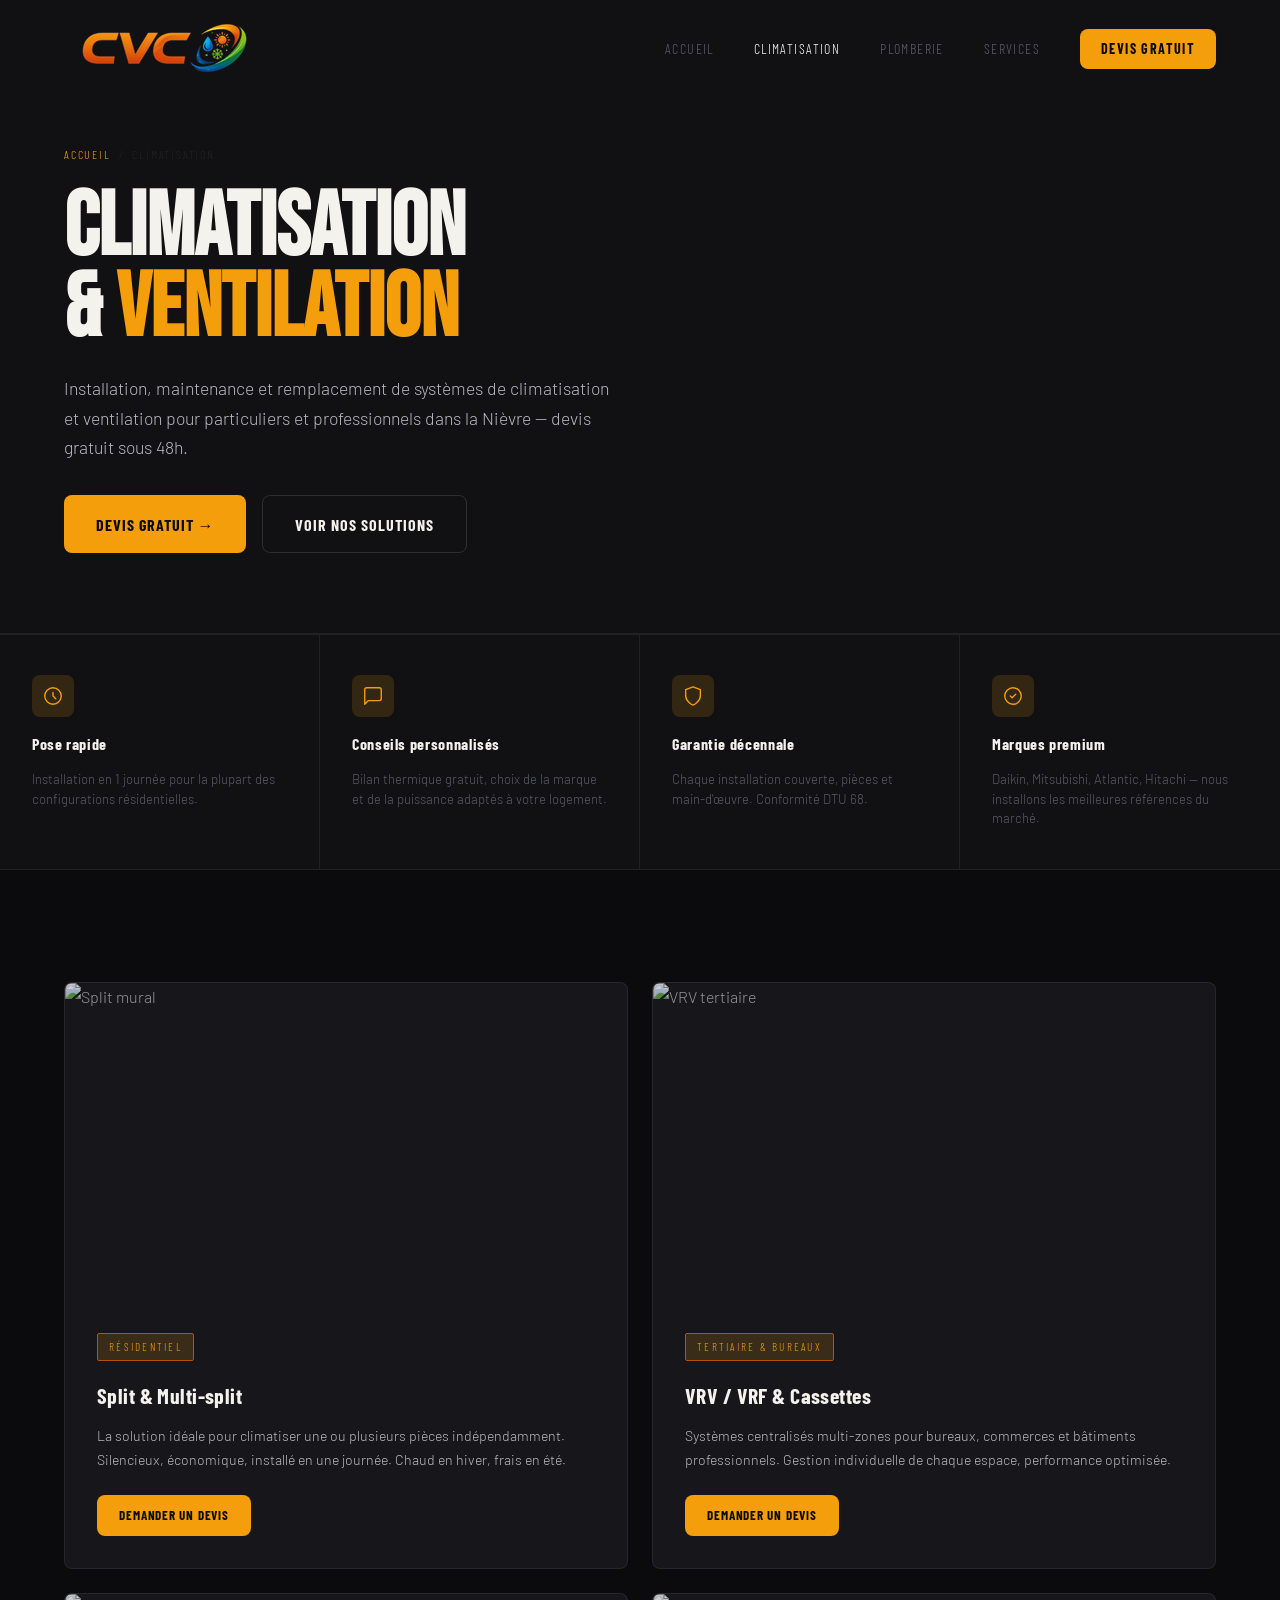
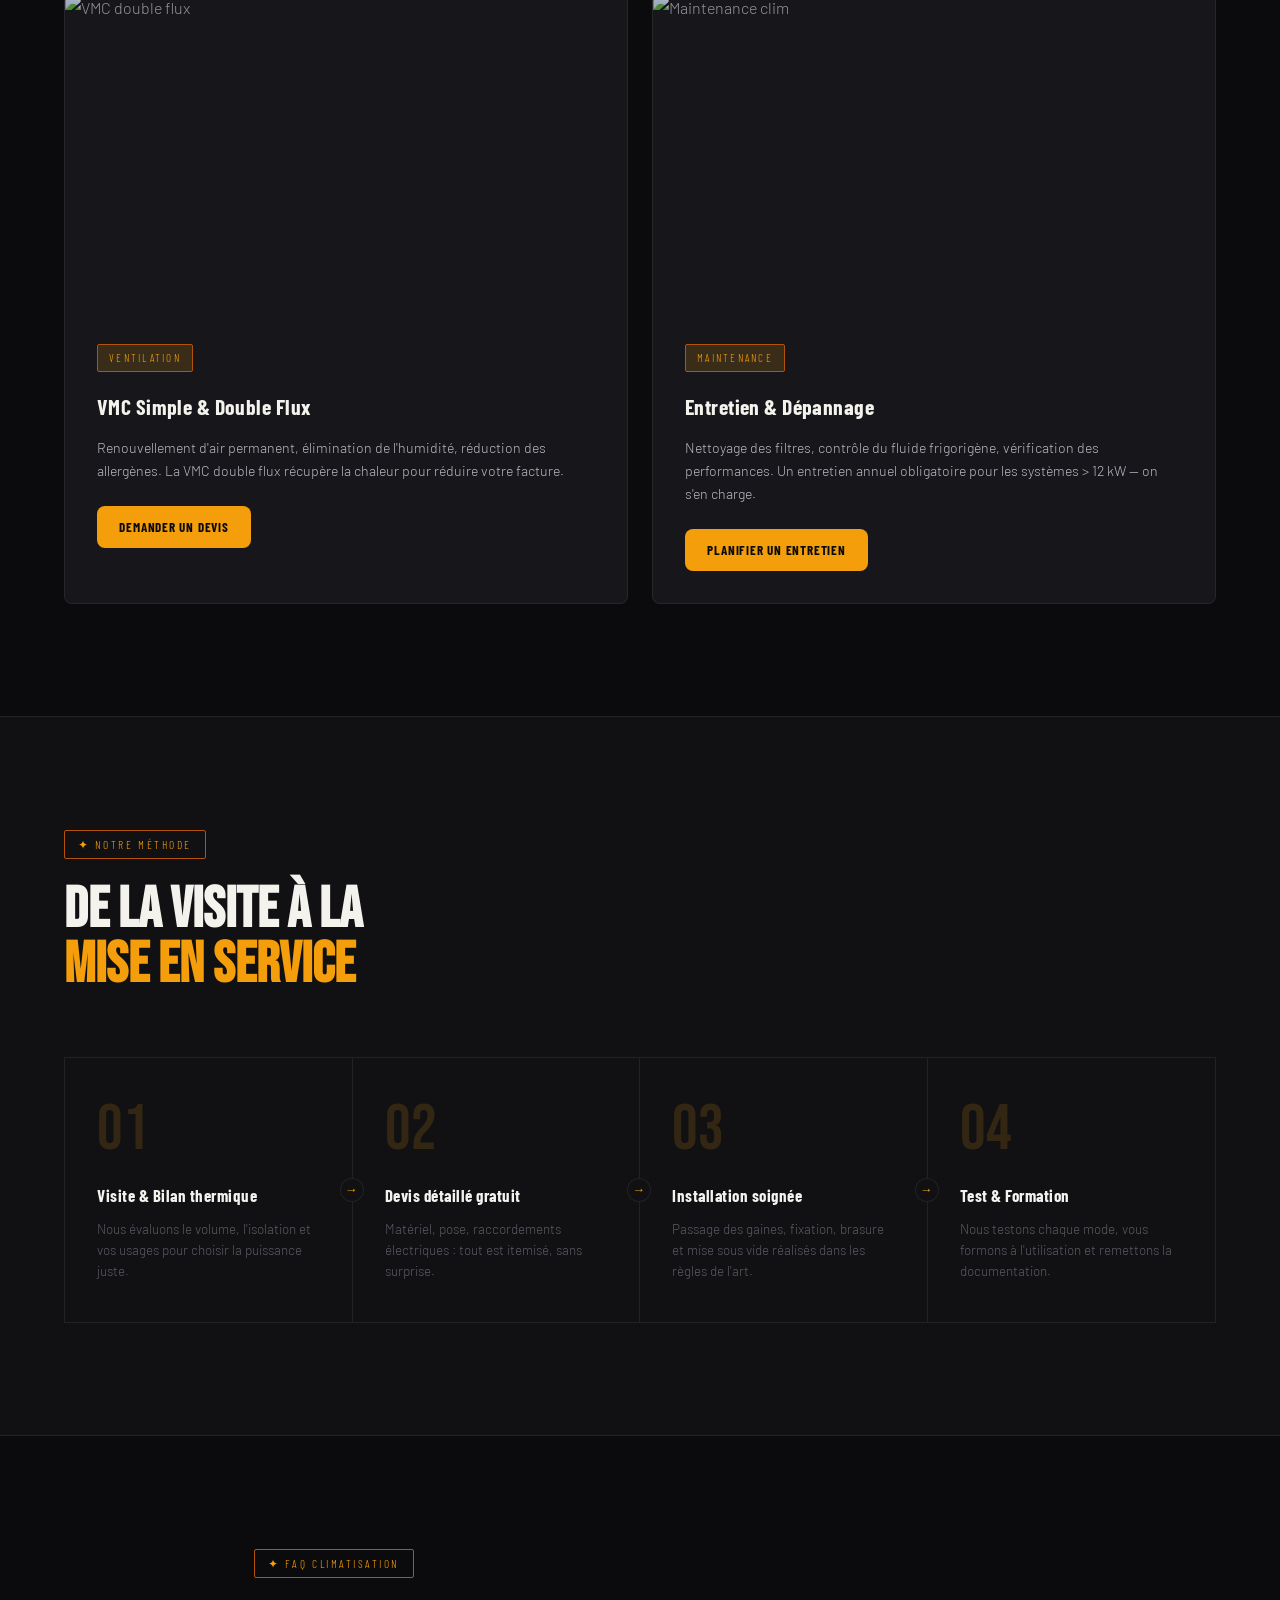
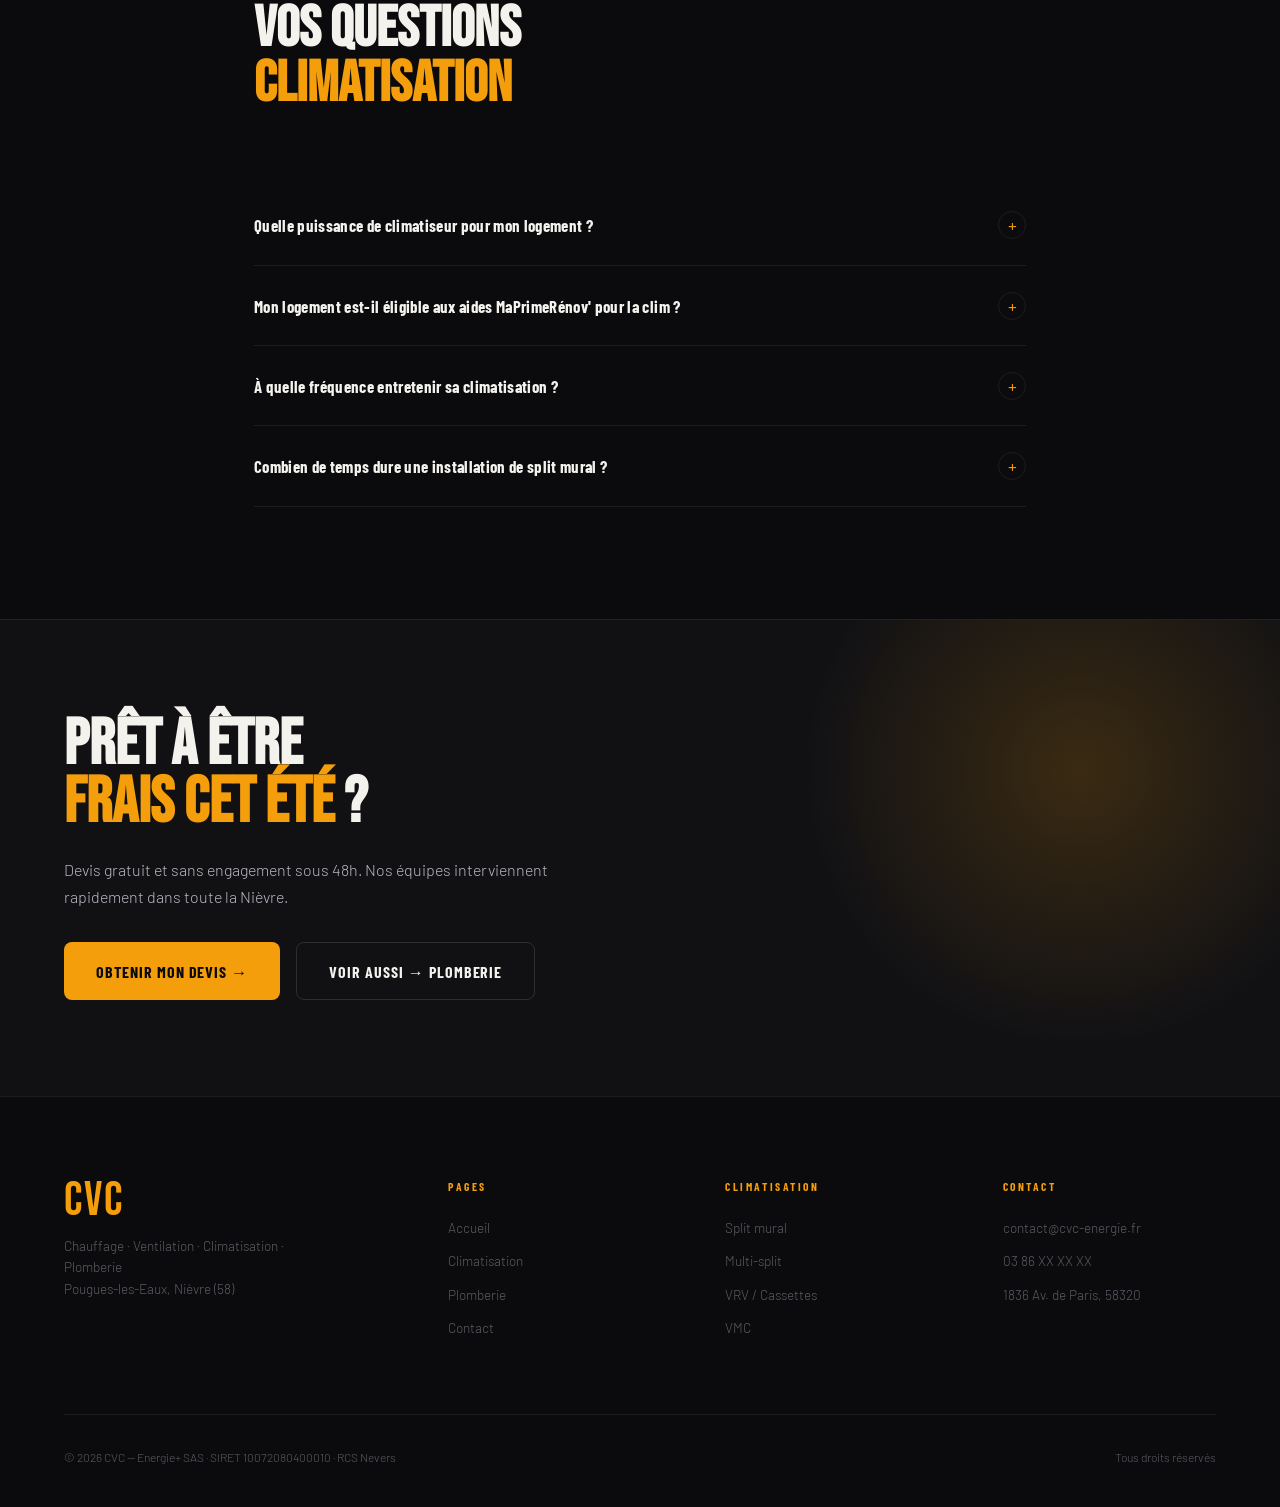
==== commit 7ea3af2d: "Update climatisation.html" ====
--- a/climatisation.html
+++ b/climatisation.html
@@ -13,7 +13,9 @@
 
 <!-- NAV -->
 <header class="nav" id="nav">
-  <a href="index.html" class="nav__logo">CVC <span>Energie+ · Nièvre</span></a>
+  <a href="index.html" class="nav__logo">
+  <img src="logo.png" alt="CVC" />
+</a>
   <nav class="nav__menu">
     <a href="index.html">Accueil</a>
     <a href="climatisation.html" class="active">Climatisation</a>
@@ -208,4 +210,4 @@
 
 <script src="script.js"></script>
 </body>
-</html>+</html>
